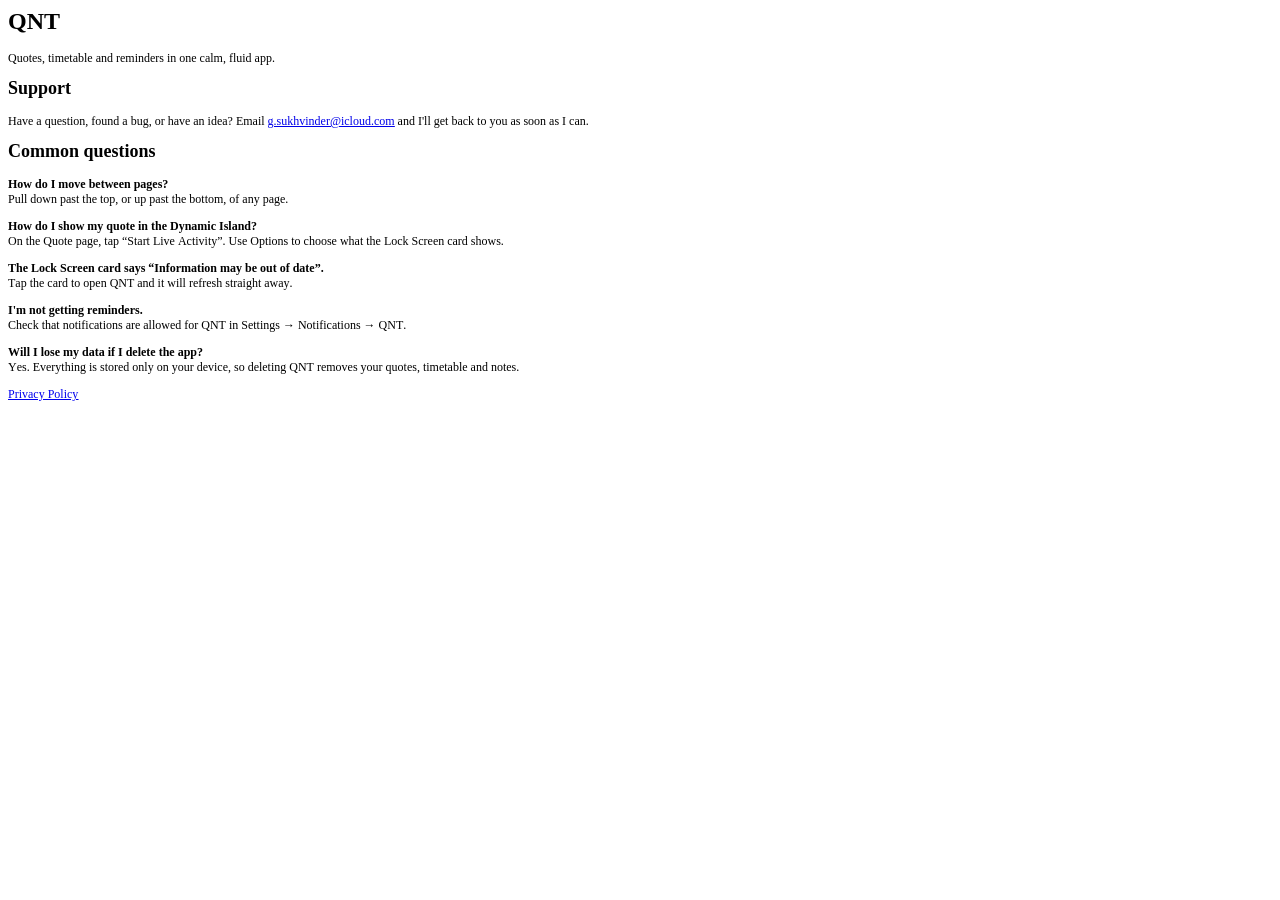
==== index.html @ 2b98dbe1 "Add files via upload" ====
<!DOCTYPE html PUBLIC "-//W3C//DTD HTML 4.01//EN" "http://www.w3.org/TR/html4/strict.dtd">
<html>
<head>
  <meta http-equiv="Content-Type" content="text/html; charset=utf-8">
  <meta http-equiv="Content-Style-Type" content="text/css">
  <title></title>
  <meta name="Generator" content="Cocoa HTML Writer">
  <meta name="CocoaVersion" content="2685.7">
  <style type="text/css">
    p.p2 {margin: 0.0px 0.0px 12.0px 0.0px; font: 12.0px Times; -webkit-text-stroke: #000000}
    p.p4 {margin: 0.0px 0.0px 12.0px 0.0px; font: 12.0px Times; color: #0000e9; -webkit-text-stroke: #0000e9}
    span.s1 {font-kerning: none}
    span.s2 {font: 12.0px Times; text-decoration: underline ; font-kerning: none; color: #0000e9; -webkit-text-stroke: 0px #0000e9}
    span.s3 {font: 12.0px 'Times New Roman'; font-kerning: none}
    span.s4 {text-decoration: underline ; font-kerning: none}
  </style>
</head>
<body>
<h1 style="margin: 0.0px 0.0px 16.1px 0.0px; font: 24.0px Times; -webkit-text-stroke: #000000"><span class="s1"><b>QNT</b></span></h1>
<p class="p2"><span class="s1">Quotes, timetable and reminders in one calm, fluid app.</span></p>
<h2 style="margin: 0.0px 0.0px 14.9px 0.0px; font: 18.0px Times; -webkit-text-stroke: #000000"><span class="s1"><b>Support</b></span></h2>
<p class="p2"><span class="s1">Have a question, found a bug, or have an idea? Email <a href="mailto:YOUR_EMAIL_HERE"><span class="s2">g.sukhvinder@icloud.com</span></a> and I'll get back to you as soon as I can.</span></p>
<h2 style="margin: 0.0px 0.0px 14.9px 0.0px; font: 18.0px Times; -webkit-text-stroke: #000000"><span class="s1"><b>Common questions</b></span></h2>
<p class="p2"><span class="s1"><b>How do I move between pages?</b><br>
Pull down past the top, or up past the bottom, of any page.</span></p>
<p class="p2"><span class="s1"><b>How do I show my quote in the Dynamic Island?</b><br>
On the Quote page, tap “Start Live Activity”. Use Options to choose what the Lock Screen card shows.</span></p>
<p class="p2"><span class="s1"><b>The Lock Screen card says “Information may be out of date”.</b><br>
Tap the card to open QNT and it will refresh straight away.</span></p>
<p class="p2"><span class="s1"><b>I'm not getting reminders.</b><br>
Check that notifications are allowed for QNT in Settings </span><span class="s3">→</span><span class="s1"> Notifications </span><span class="s3">→</span><span class="s1"> QNT.</span></p>
<p class="p2"><span class="s1"><b>Will I lose my data if I delete the app?</b><br>
Yes. Everything is stored only on your device, so deleting QNT removes your quotes, timetable and notes.</span></p>
<p class="p4"><span class="s4"><a href="file:///Users/gurpreet/Documents/QNT-website/privacy.html">Privacy Policy</a></span></p>
</body>
</html>
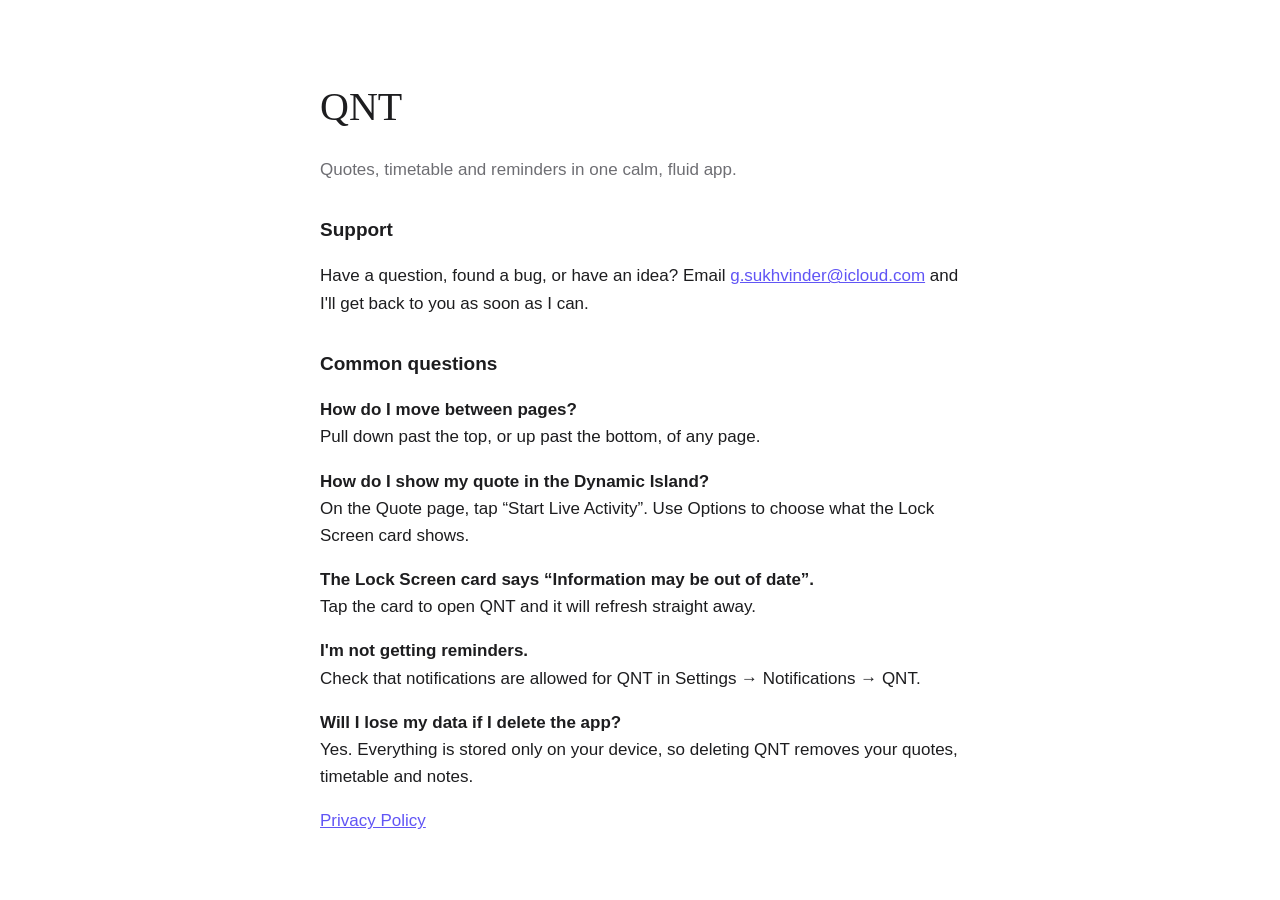
==== commit d4c23bf2: "Add files via upload" ====
--- a/index.html
+++ b/index.html
@@ -1,36 +1,19 @@
-<!DOCTYPE html PUBLIC "-//W3C//DTD HTML 4.01//EN" "http://www.w3.org/TR/html4/strict.dtd">
-<html>
-<head>
-  <meta http-equiv="Content-Type" content="text/html; charset=utf-8">
-  <meta http-equiv="Content-Style-Type" content="text/css">
-  <title></title>
-  <meta name="Generator" content="Cocoa HTML Writer">
-  <meta name="CocoaVersion" content="2685.7">
-  <style type="text/css">
-    p.p2 {margin: 0.0px 0.0px 12.0px 0.0px; font: 12.0px Times; -webkit-text-stroke: #000000}
-    p.p4 {margin: 0.0px 0.0px 12.0px 0.0px; font: 12.0px Times; color: #0000e9; -webkit-text-stroke: #0000e9}
-    span.s1 {font-kerning: none}
-    span.s2 {font: 12.0px Times; text-decoration: underline ; font-kerning: none; color: #0000e9; -webkit-text-stroke: 0px #0000e9}
-    span.s3 {font: 12.0px 'Times New Roman'; font-kerning: none}
-    span.s4 {text-decoration: underline ; font-kerning: none}
-  </style>
-</head>
+<!doctype html>
+<html lang="en"><head><meta charset="utf-8"><meta name="viewport" content="width=device-width, initial-scale=1">
+<title>QNT – Support</title><link rel="stylesheet" href="style.css"></head>
 <body>
-<h1 style="margin: 0.0px 0.0px 16.1px 0.0px; font: 24.0px Times; -webkit-text-stroke: #000000"><span class="s1"><b>QNT</b></span></h1>
-<p class="p2"><span class="s1">Quotes, timetable and reminders in one calm, fluid app.</span></p>
-<h2 style="margin: 0.0px 0.0px 14.9px 0.0px; font: 18.0px Times; -webkit-text-stroke: #000000"><span class="s1"><b>Support</b></span></h2>
-<p class="p2"><span class="s1">Have a question, found a bug, or have an idea? Email <a href="mailto:YOUR_EMAIL_HERE"><span class="s2">g.sukhvinder@icloud.com</span></a> and I'll get back to you as soon as I can.</span></p>
-<h2 style="margin: 0.0px 0.0px 14.9px 0.0px; font: 18.0px Times; -webkit-text-stroke: #000000"><span class="s1"><b>Common questions</b></span></h2>
-<p class="p2"><span class="s1"><b>How do I move between pages?</b><br>
-Pull down past the top, or up past the bottom, of any page.</span></p>
-<p class="p2"><span class="s1"><b>How do I show my quote in the Dynamic Island?</b><br>
-On the Quote page, tap “Start Live Activity”. Use Options to choose what the Lock Screen card shows.</span></p>
-<p class="p2"><span class="s1"><b>The Lock Screen card says “Information may be out of date”.</b><br>
-Tap the card to open QNT and it will refresh straight away.</span></p>
-<p class="p2"><span class="s1"><b>I'm not getting reminders.</b><br>
-Check that notifications are allowed for QNT in Settings </span><span class="s3">→</span><span class="s1"> Notifications </span><span class="s3">→</span><span class="s1"> QNT.</span></p>
-<p class="p2"><span class="s1"><b>Will I lose my data if I delete the app?</b><br>
-Yes. Everything is stored only on your device, so deleting QNT removes your quotes, timetable and notes.</span></p>
-<p class="p4"><span class="s4"><a href="file:///Users/gurpreet/Documents/QNT-website/privacy.html">Privacy Policy</a></span></p>
-</body>
-</html>
+<h1>QNT</h1>
+<p class="muted">Quotes, timetable and reminders in one calm, fluid app.</p>
+
+<h2>Support</h2>
+<p>Have a question, found a bug, or have an idea? Email <a href="mailto:g.sukhvinder@icloud.com">g.sukhvinder@icloud.com</a> and I'll get back to you as soon as I can.</p>
+
+<h2>Common questions</h2>
+<p><strong>How do I move between pages?</strong><br>Pull down past the top, or up past the bottom, of any page.</p>
+<p><strong>How do I show my quote in the Dynamic Island?</strong><br>On the Quote page, tap “Start Live Activity”. Use Options to choose what the Lock Screen card shows.</p>
+<p><strong>The Lock Screen card says “Information may be out of date”.</strong><br>Tap the card to open QNT and it will refresh straight away.</p>
+<p><strong>I'm not getting reminders.</strong><br>Check that notifications are allowed for QNT in Settings → Notifications → QNT.</p>
+<p><strong>Will I lose my data if I delete the app?</strong><br>Yes. Everything is stored only on your device, so deleting QNT removes your quotes, timetable and notes.</p>
+
+<p class="muted"><a href="privacy.html">Privacy Policy</a></p>
+</body></html>
--- a/style.css
+++ b/style.css
@@ -0,0 +1,6 @@
+body { font: 17px/1.6 -apple-system, BlinkMacSystemFont, "Helvetica Neue", sans-serif; max-width: 640px; margin: 0 auto; padding: 48px 24px; color: #1d1d1f; background: #fff; }
+h1 { font-family: "New York", Georgia, serif; font-weight: 400; font-size: 40px; margin-bottom: 4px; }
+h2 { font-size: 19px; margin-top: 32px; }
+.muted { color: #6e6e73; }
+a { color: #6155F5; }
+@media (prefers-color-scheme: dark) { body { color: #f5f5f7; background: #000; } .muted { color: #a1a1a6; } a { color: #6D7CFF; } }
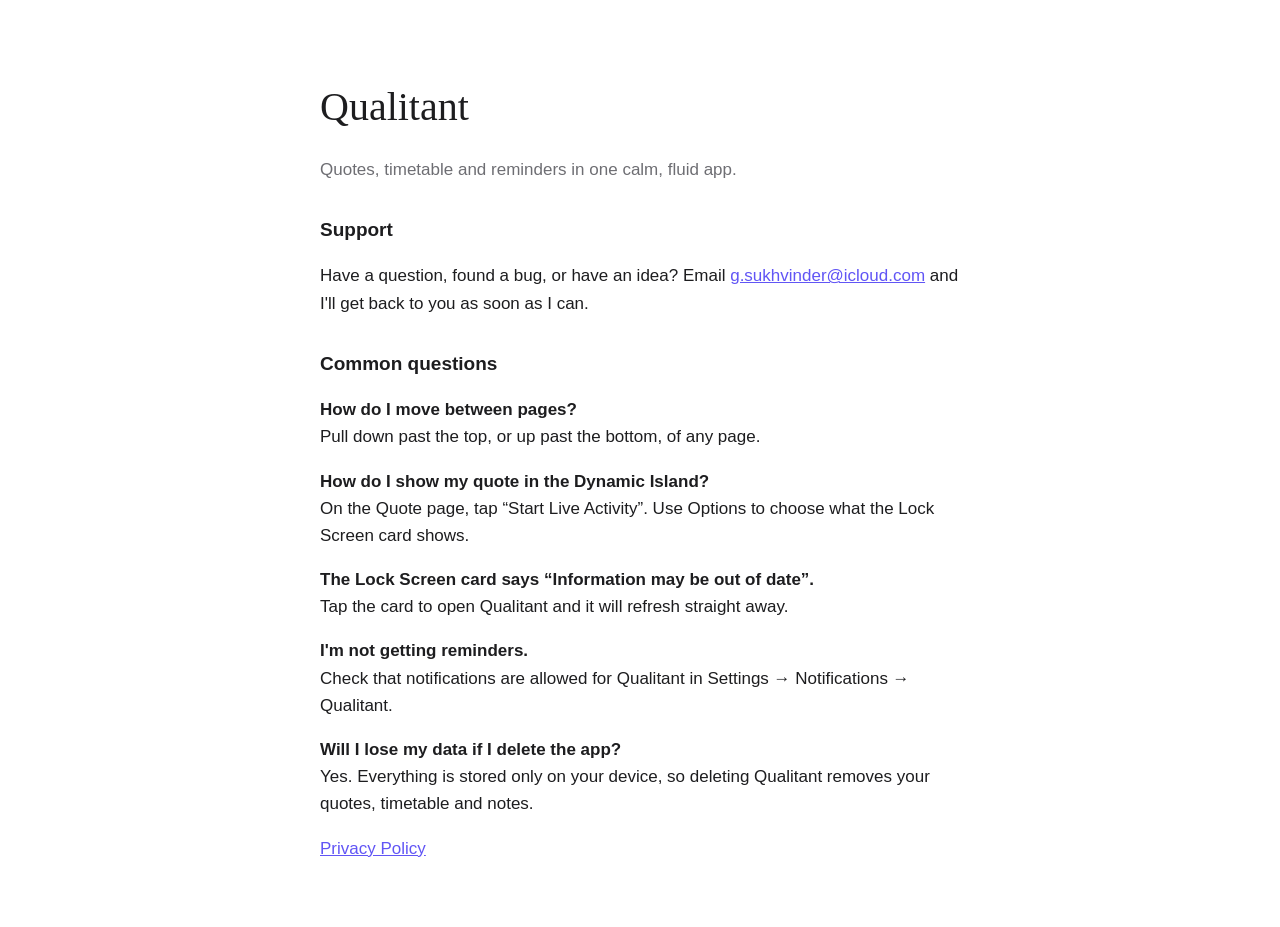
==== commit 26978b76: "Add files via upload" ====
--- a/index.html
+++ b/index.html
@@ -1,8 +1,8 @@
 <!doctype html>
 <html lang="en"><head><meta charset="utf-8"><meta name="viewport" content="width=device-width, initial-scale=1">
-<title>QNT – Support</title><link rel="stylesheet" href="style.css"></head>
+<title>Qualitant – Support</title><link rel="stylesheet" href="style.css"></head>
 <body>
-<h1>QNT</h1>
+<h1>Qualitant</h1>
 <p class="muted">Quotes, timetable and reminders in one calm, fluid app.</p>
 
 <h2>Support</h2>
@@ -11,9 +11,9 @@
 <h2>Common questions</h2>
 <p><strong>How do I move between pages?</strong><br>Pull down past the top, or up past the bottom, of any page.</p>
 <p><strong>How do I show my quote in the Dynamic Island?</strong><br>On the Quote page, tap “Start Live Activity”. Use Options to choose what the Lock Screen card shows.</p>
-<p><strong>The Lock Screen card says “Information may be out of date”.</strong><br>Tap the card to open QNT and it will refresh straight away.</p>
-<p><strong>I'm not getting reminders.</strong><br>Check that notifications are allowed for QNT in Settings → Notifications → QNT.</p>
-<p><strong>Will I lose my data if I delete the app?</strong><br>Yes. Everything is stored only on your device, so deleting QNT removes your quotes, timetable and notes.</p>
+<p><strong>The Lock Screen card says “Information may be out of date”.</strong><br>Tap the card to open Qualitant and it will refresh straight away.</p>
+<p><strong>I'm not getting reminders.</strong><br>Check that notifications are allowed for Qualitant in Settings → Notifications → Qualitant.</p>
+<p><strong>Will I lose my data if I delete the app?</strong><br>Yes. Everything is stored only on your device, so deleting Qualitant removes your quotes, timetable and notes.</p>
 
 <p class="muted"><a href="privacy.html">Privacy Policy</a></p>
 </body></html>
